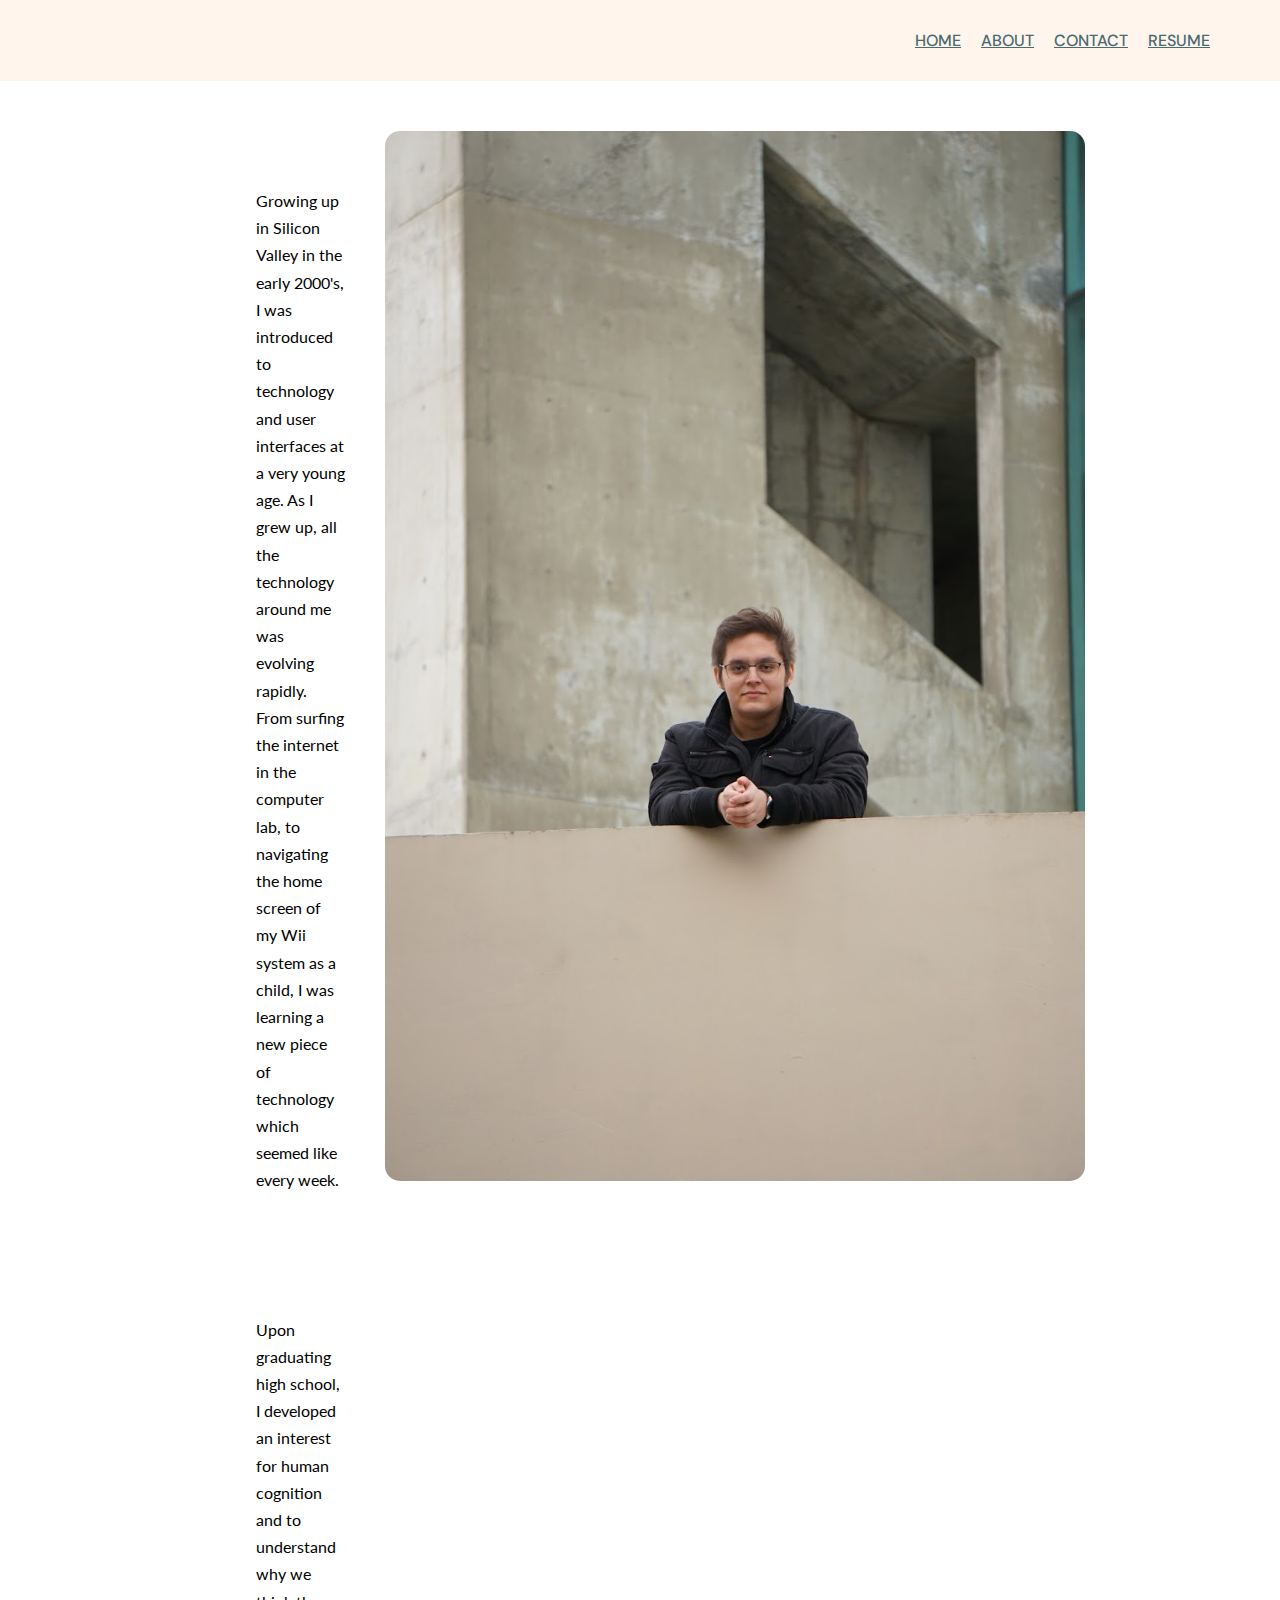
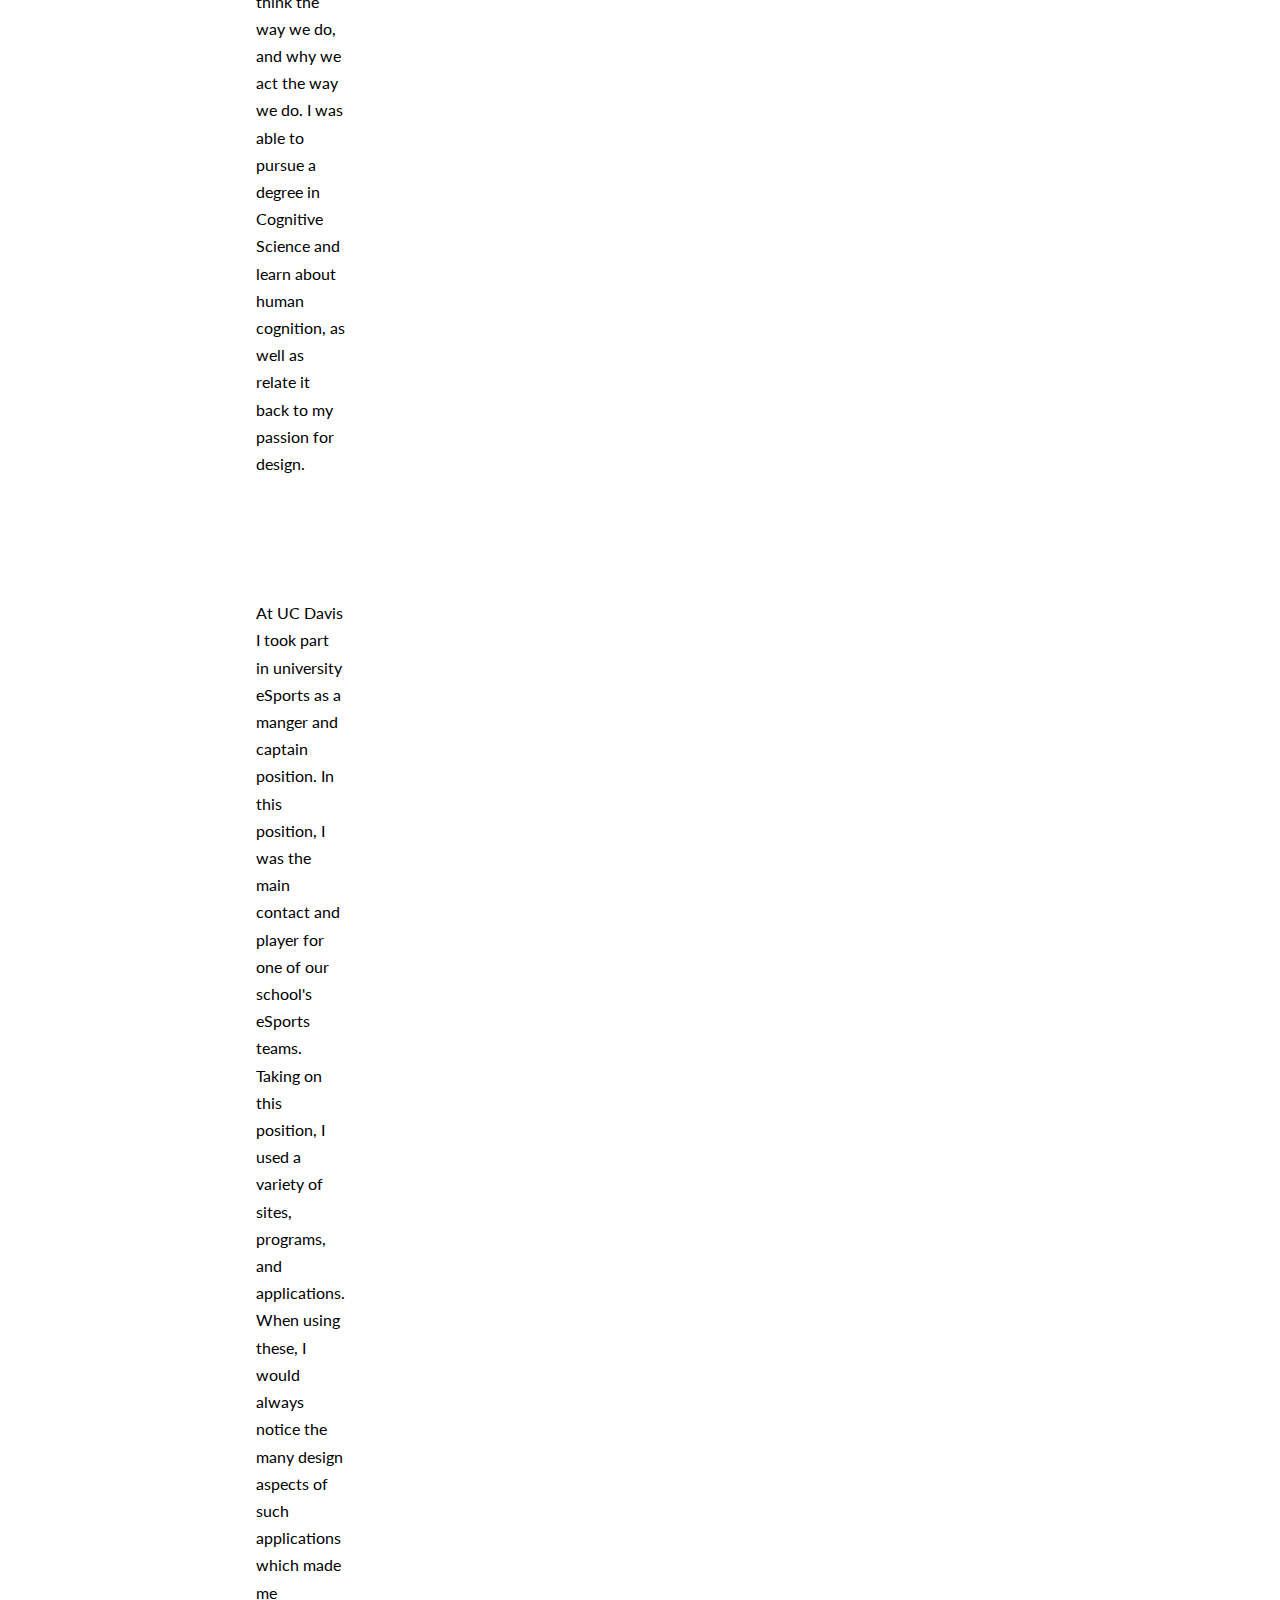
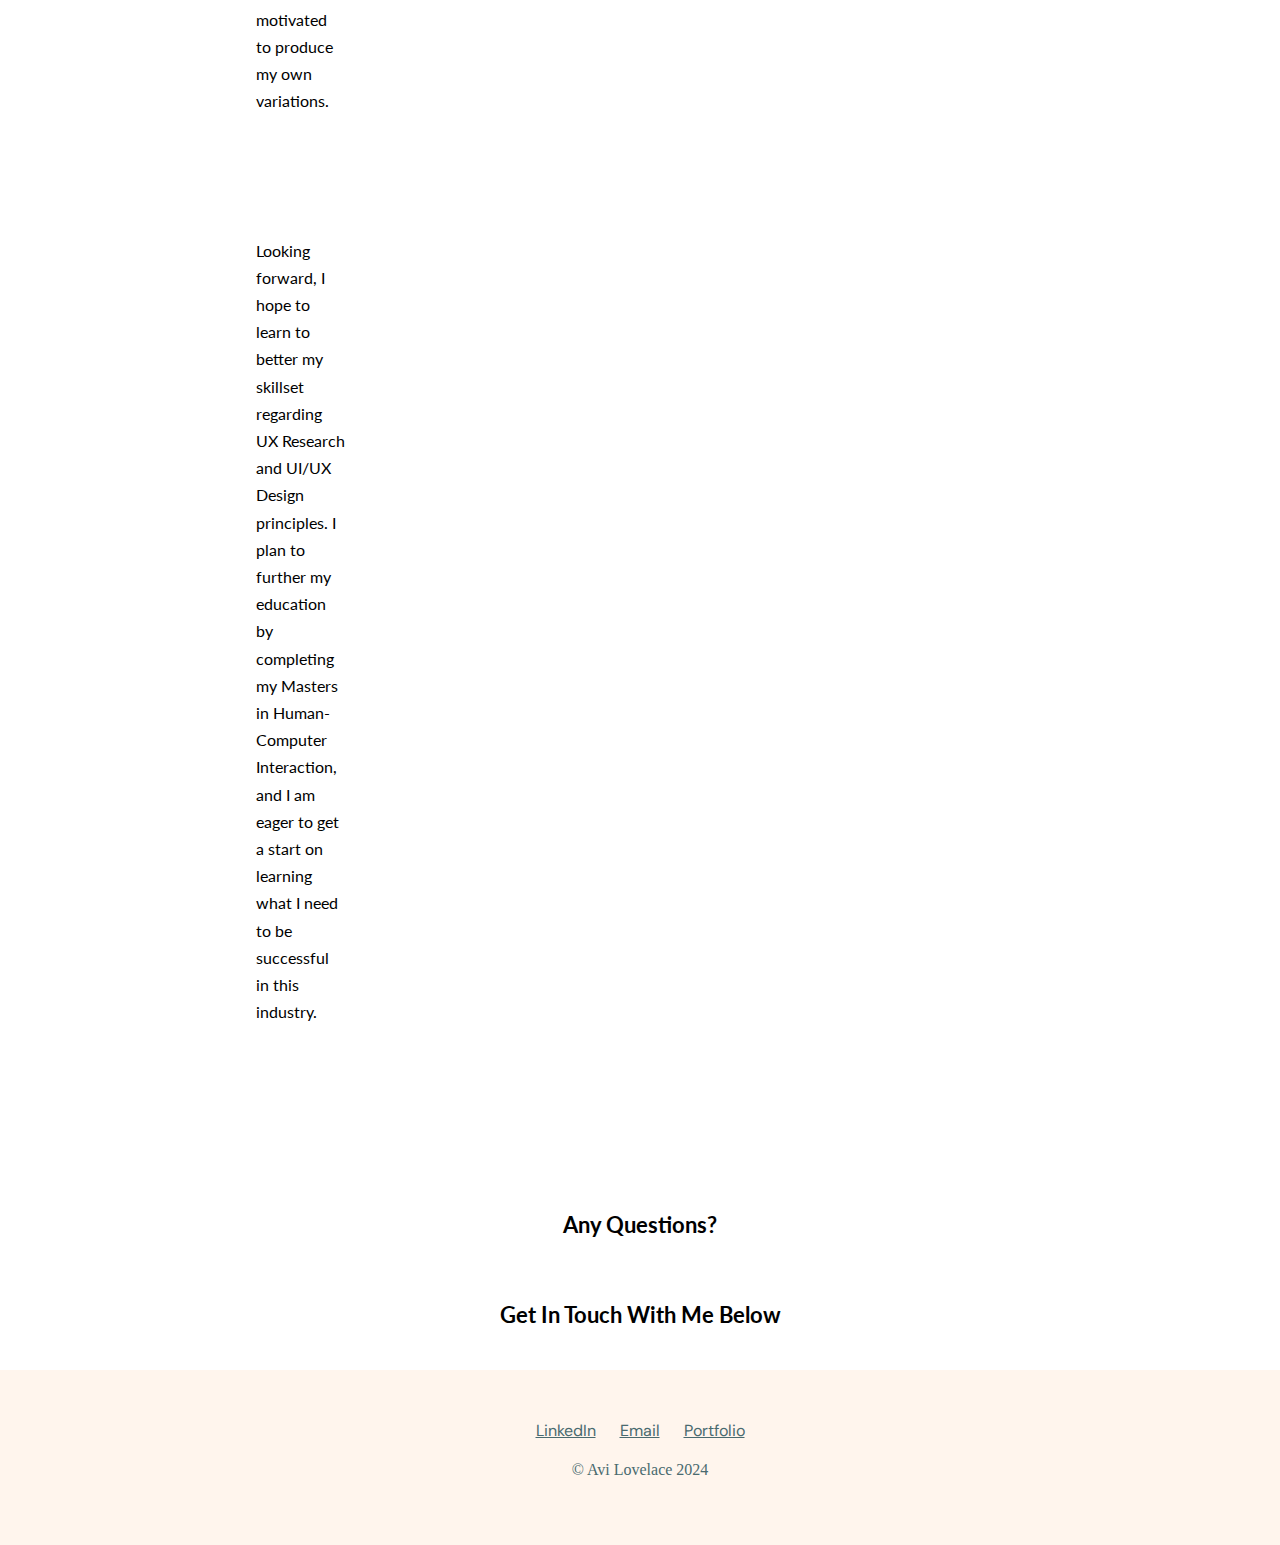
==== aboutme.html @ afaec5e3 "Add files via upload" ====
<!DOCTYPE html>
<html lang="en">
<head>
    <meta charset="UTF-8">
    <meta name="viewport" content="width=device-width, initial-scale=1.0">
    <link rel="stylesheet" href="./style.css"/>
    <title>About - Avi Lovelace</title>
    <link rel="preconnect" href="https://fonts.googleapis.com">
    <link rel="preconnect" href="https://fonts.gstatic.com" crossorigin>
    <link href="https://fonts.googleapis.com/css2?family=Caveat:wght@400..700&family=DM+Sans:ital,opsz,wght@0,9..40,100..1000;1,9..40,100..1000&family=IBM+Plex+Sans:ital,wght@0,100;0,200;0,300;0,400;0,500;0,600;0,700;1,100;1,200;1,300;1,400;1,500;1,600;1,700&family=Libre+Baskerville:ital,wght@0,400;0,700;1,400&display=swap" rel="stylesheet">
        <link rel="preconnect" href="https://fonts.googleapis.com">
        <link rel="preconnect" href="https://fonts.gstatic.com" crossorigin>
        <link href="https://fonts.googleapis.com/css2?family=Caveat:wght@400..700&family=DM+Sans:ital,opsz,wght@0,9..40,100..1000;1,9..40,100..1000&family=IBM+Plex+Sans:ital,wght@0,100;0,200;0,300;0,400;0,500;0,600;0,700;1,100;1,200;1,300;1,400;1,500;1,600;1,700&family=Lato:ital,wght@0,100;0,300;0,400;0,700;0,900;1,100;1,300;1,400;1,700;1,900&family=Libre+Baskerville:ital,wght@0,400;0,700;1,400&display=swap" rel="stylesheet">
</head>
<body>
    <header>
        <div class="menu-container">
            <a href="./index.html">HOME</a>
            <a href="./aboutme.html">ABOUT</a>
            <a href="mailto:avilovelace@gmail.com">CONTACT</a>
            <a href="./Lovelace Avi Resume.pdf">RESUME</a>
        </div>
    </header>
    <div class="grid-container-about">
        <div class="grid-item-flex">
            <div class="grid-item-about intro"><p>Growing up in Silicon Valley in the early 2000's, I was introduced to technology and user interfaces at a very young age. As I grew up, all the technology around me was evolving rapidly. From surfing the internet in the computer lab, to navigating the home screen of my Wii system as a child, I was learning a new piece of technology which seemed like every week.</p></div>
            <div class="grid-item-about"><p>Upon graduating high school, I developed an interest for human cognition and to understand why we think the way we do, and why we act the way we do. I was able to pursue a degree in Cognitive Science and learn about human cognition, as well as relate it back to my passion for design. </p></div>
            <div class="grid-item-about"><p>At UC Davis I took part in university eSports as a manger and captain position. In this position, I was the main contact and player for one of our school's eSports teams. Taking on this position, I used a variety of sites, programs, and applications.
                When using these, I would always notice the many design aspects of such applications which made me motivated to produce my own variations.
            </p></div>
            <div class="grid-item-about"><p>Looking forward, I hope to learn to better my skillset regarding UX Research and UI/UX Design principles. I plan to further my education by completing my Masters in Human-Computer Interaction, and I am eager to get a start on learning what I need to be successful in this industry.  </p></div>
        </div>
        <div class="grid-item"><img class="gridimg" src="./DSC02520.JPG" width="700" height="1050"></div>
    </div>
    <div class="closing-statement">
        <h2>Any Questions?</h2>
        <h3>Get In Touch With Me Below</h3>
    </div>
    <div class="bottom-container">
        <a class="footer-anchor" href="https://www.linkedin.com/in/avi-lovelace-abb966267/">LinkedIn</a>
        <a class="footer-anchor" href="mailto:avilovelace@gmail.com">Email</a>
        <a class="footer-anchor" href="avilovelace.com">Portfolio</a>
        <p>© Avi Lovelace 2024</p>
    </div>
</body>
</html>
---- style.css ----
body {
    background-color: rgb(255, 255, 255);
    margin: 0;
}

.top-container {
    background-color: rgb(255, 245, 237);
    text-align: center;
    position: relative;
    font-family: "DM Sans", sans-serif;
    color: rgb(44, 44, 44);
}


.display-text {
    display: inline-block;
    font-family: "DM Sans", sans-serif;
    font-size: 1.2rem;
    margin: 0;   
    padding-bottom: 30px;
}

.container {
    display: grid;
    grid-template-columns: 1fr 1fr;
    width: 75%;
    margin: auto;
    gap: 40px;
    text-align: left;
    padding-top: 20px;
}

.internship {
    padding-right: 80px;
}

.menu-container {
    display: flex;
    flex-wrap: wrap;
    justify-content: flex-end;
    padding: 20px 60px 20px 0px;
    font-weight: 500;
    font-size: 1rem;
    background-color: rgb(255, 245, 237);
}

a   {
    text-align: center;
    margin: 10px;
    color: #496A6F;
    font-family: "DM Sans", sans-serif;
}

.important {
    text-decoration: underline;
    font-weight: bold;
}

h1{
    font-size: 6rem;
    font-weight: 1000;
    margin: 0;
}

h2, h3{
    font-size: 1.4rem;
    padding: 20px 20px;
    text-align: center;
    font-family: "Lato", sans-serif;
}


.self-image {
    width: 400px;
    height: 400px;
    object-fit: contain;
}

.grid-container-skill {
    display: grid;
    grid-template-columns: 1fr 1fr;
    grid-template-rows: 1fr 1fr;
    margin: 50px auto 0 auto;
    width: 75%;
    gap: 40px;
}

.grid-item {
    display: flex;
    justify-content: flex-start;
    text-align: left;
    font-family: "Lato", sans-serif;
    line-height: 1.7rem;
}

.grid-container-about {
    display: grid;
    grid-template-columns: 2fr 1fr;
    margin: 50px auto 0 auto;
    width: 60%;
    gap: 40px;
}

.gridimg {
    display: flex;
    border-radius: 15px;
}

.closing-statement {
    margin: 100px auto 0 auto;
}

.closing-statement a {
    margin: 0;
}

.bottom-container {
    background-color: rgb(255, 245, 237);
    padding: 50px;
    text-align: center;
}
 
.bottom-container > p {
    margin-top: 20px;
    color: #496A6F;
}

.grid-item-flex {
    display: flex;
    flex-direction: column;
    justify-content: flex-start;
    align-items: center;
}

.grid-item-about {
    display: flex;
    justify-content: flex-start;
    text-align: left;
    font-family: "Lato", sans-serif;
    line-height: 1.7rem;
    margin-bottom: 50px;
    margin-top: 40px;
}
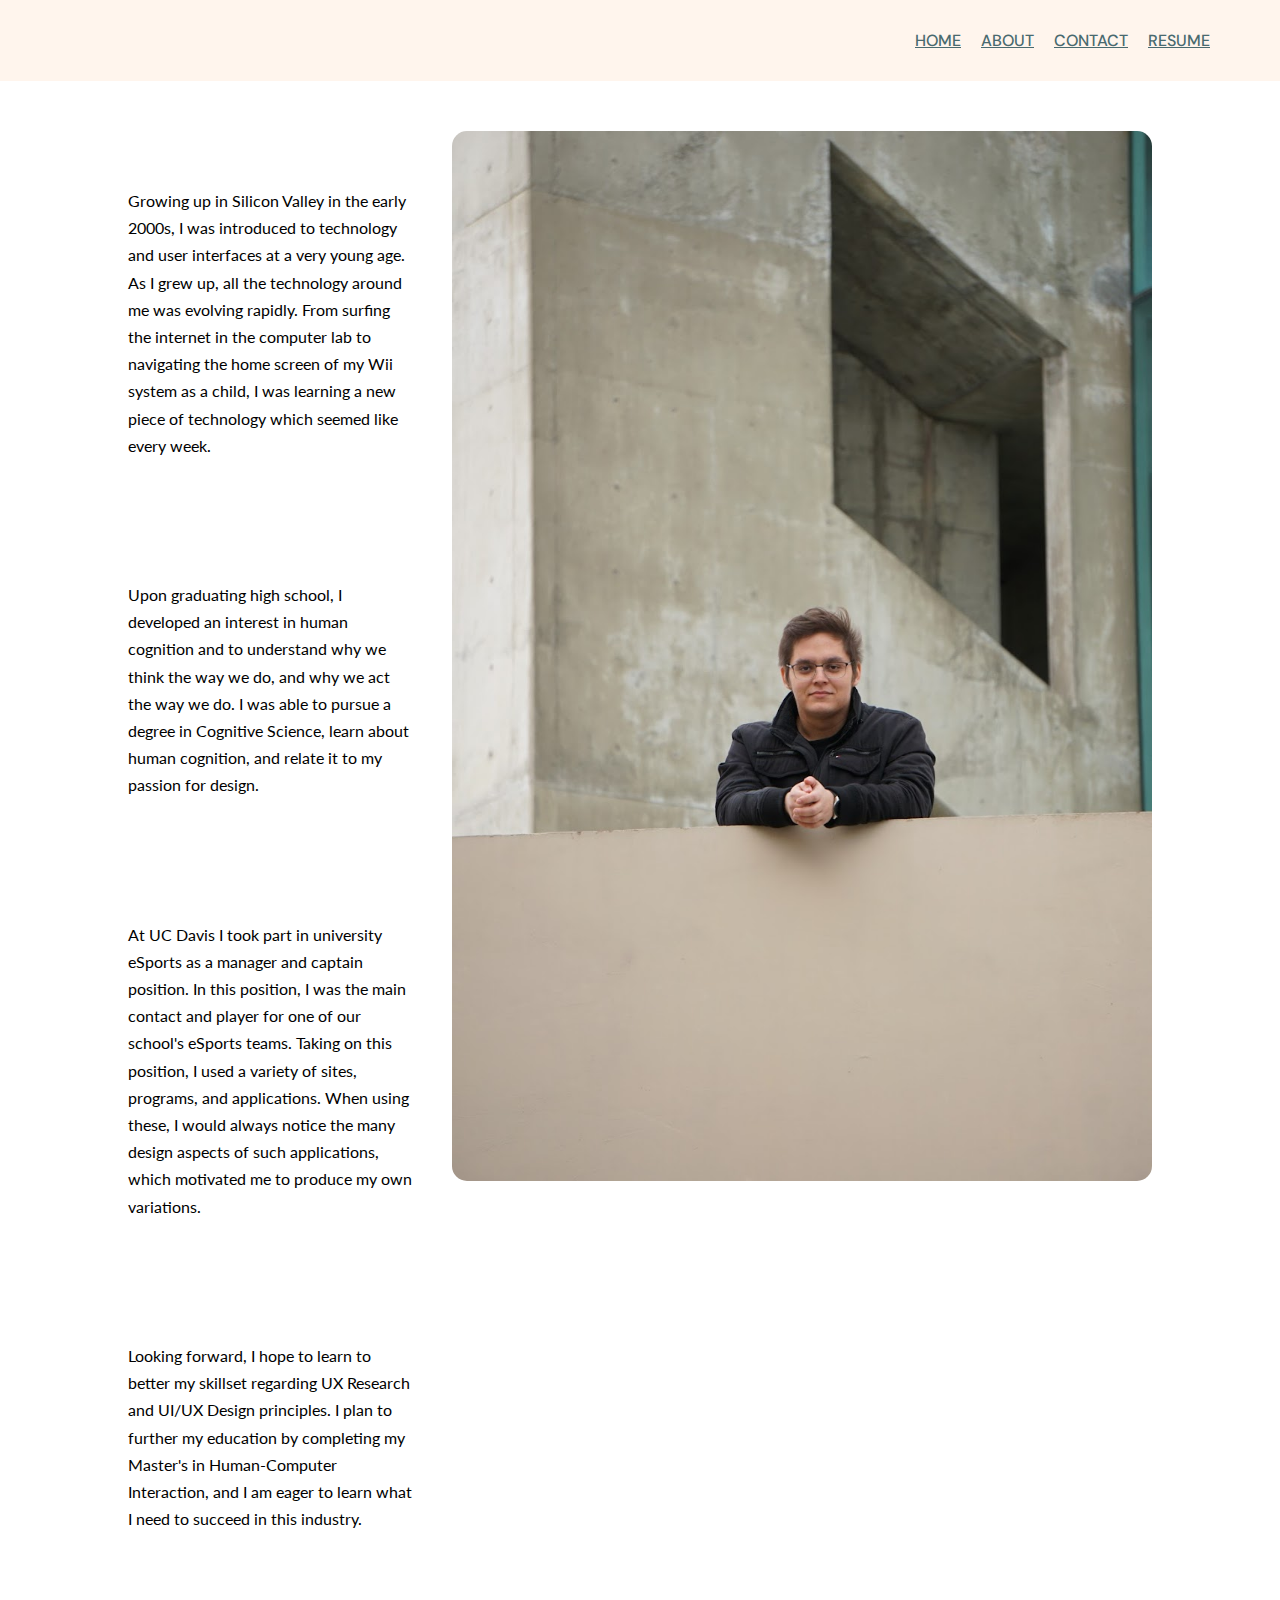
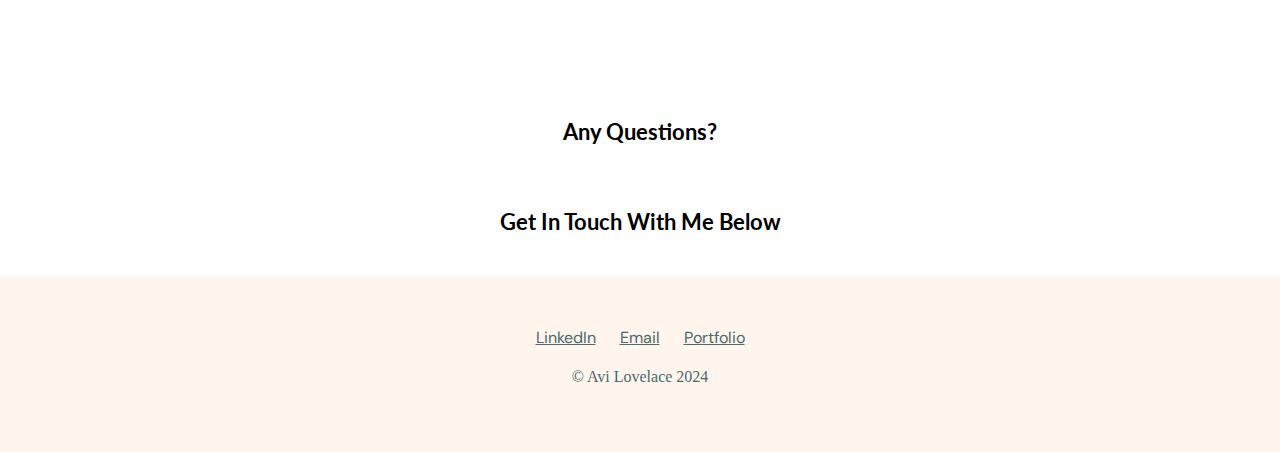
==== commit 710965ee: "aboutme.html" ====
--- a/aboutme.html
+++ b/aboutme.html
@@ -23,12 +23,12 @@
     </header>
     <div class="grid-container-about">
         <div class="grid-item-flex">
-            <div class="grid-item-about intro"><p>Growing up in Silicon Valley in the early 2000's, I was introduced to technology and user interfaces at a very young age. As I grew up, all the technology around me was evolving rapidly. From surfing the internet in the computer lab, to navigating the home screen of my Wii system as a child, I was learning a new piece of technology which seemed like every week.</p></div>
-            <div class="grid-item-about"><p>Upon graduating high school, I developed an interest for human cognition and to understand why we think the way we do, and why we act the way we do. I was able to pursue a degree in Cognitive Science and learn about human cognition, as well as relate it back to my passion for design. </p></div>
-            <div class="grid-item-about"><p>At UC Davis I took part in university eSports as a manger and captain position. In this position, I was the main contact and player for one of our school's eSports teams. Taking on this position, I used a variety of sites, programs, and applications.
-                When using these, I would always notice the many design aspects of such applications which made me motivated to produce my own variations.
+            <div class="grid-item-about intro"><p>Growing up in Silicon Valley in the early 2000s, I was introduced to technology and user interfaces at a very young age. As I grew up, all the technology around me was evolving rapidly. From surfing the internet in the computer lab to navigating the home screen of my Wii system as a child, I was learning a new piece of technology which seemed like every week.</p></div>
+            <div class="grid-item-about"><p>Upon graduating high school, I developed an interest in human cognition and to understand why we think the way we do, and why we act the way we do. I was able to pursue a degree in Cognitive Science, learn about human cognition, and relate it to my passion for design. </p></div>
+            <div class="grid-item-about"><p>At UC Davis I took part in university eSports as a manager and captain position. In this position, I was the main contact and player for one of our school's eSports teams. Taking on this position, I used a variety of sites, programs, and applications.
+                When using these, I would always notice the many design aspects of such applications, which motivated me to produce my own variations.
             </p></div>
-            <div class="grid-item-about"><p>Looking forward, I hope to learn to better my skillset regarding UX Research and UI/UX Design principles. I plan to further my education by completing my Masters in Human-Computer Interaction, and I am eager to get a start on learning what I need to be successful in this industry.  </p></div>
+            <div class="grid-item-about"><p>Looking forward, I hope to learn to better my skillset regarding UX Research and UI/UX Design principles. I plan to further my education by completing my Master's in Human-Computer Interaction, and I am eager to learn what I need to succeed in this industry.  </p></div>
         </div>
         <div class="grid-item"><img class="gridimg" src="./DSC02520.JPG" width="700" height="1050"></div>
     </div>
@@ -39,8 +39,8 @@
     <div class="bottom-container">
         <a class="footer-anchor" href="https://www.linkedin.com/in/avi-lovelace-abb966267/">LinkedIn</a>
         <a class="footer-anchor" href="mailto:avilovelace@gmail.com">Email</a>
-        <a class="footer-anchor" href="avilovelace.com">Portfolio</a>
+        <a class="footer-anchor" href="https://avi-lovelace.github.io/main-portfolio/">Portfolio</a>
         <p>© Avi Lovelace 2024</p>
     </div>
 </body>
-</html>+</html>
--- a/style.css
+++ b/style.css
@@ -97,7 +97,7 @@
     display: grid;
     grid-template-columns: 2fr 1fr;
     margin: 50px auto 0 auto;
-    width: 60%;
+    width: 80%;
     gap: 40px;
 }
 
